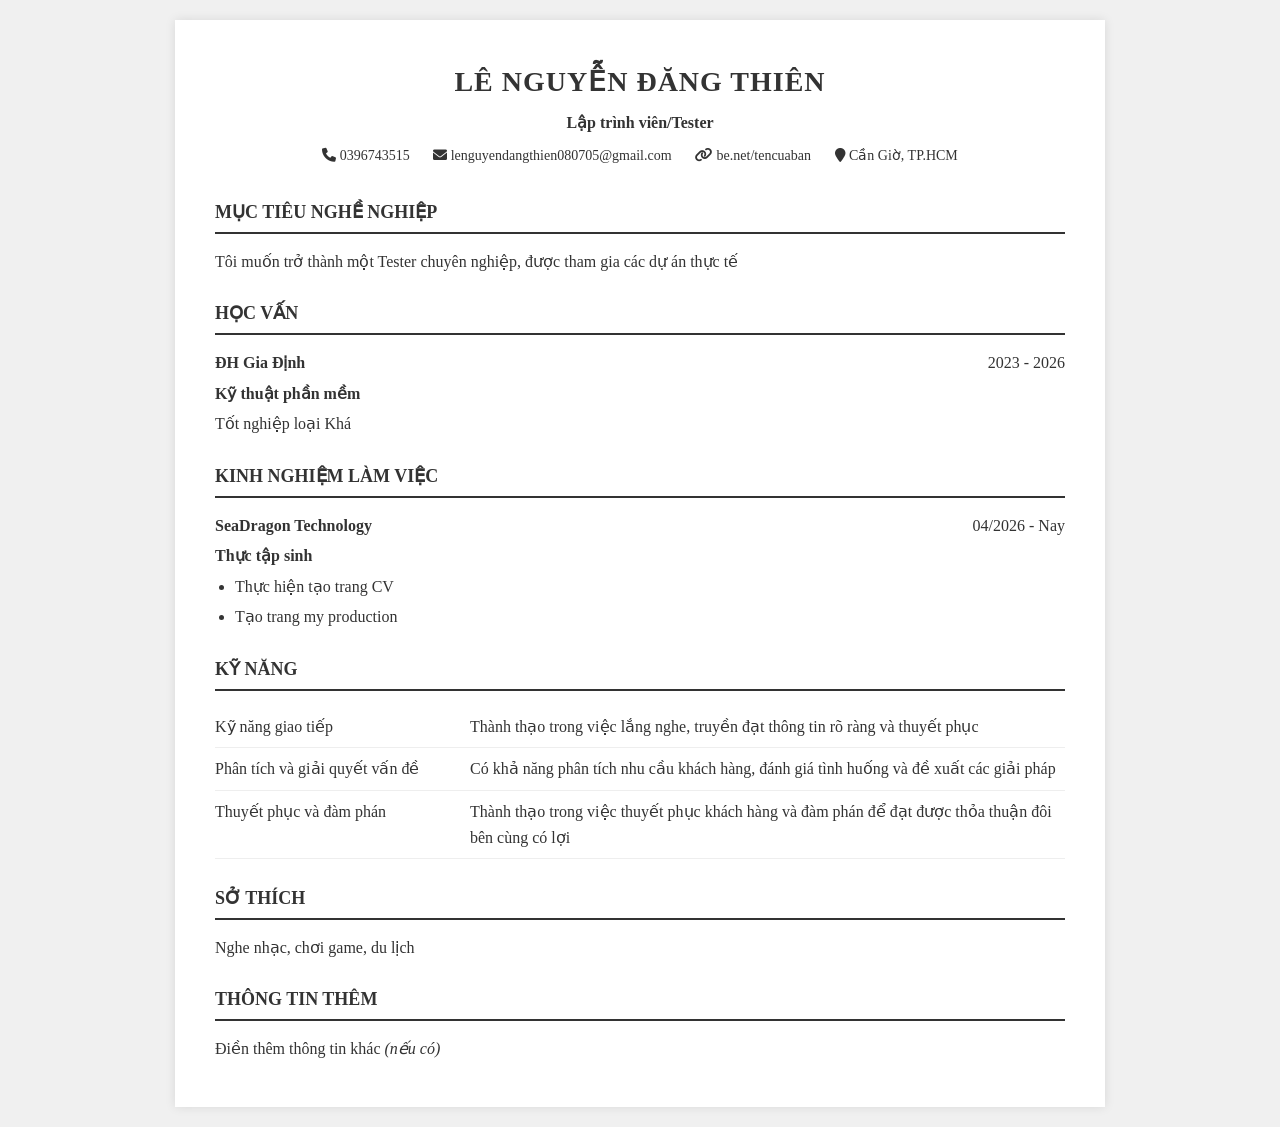
==== myCV/index.html @ 3833edf7 "Khởi tạo cv" ====
<!DOCTYPE html>
<html lang="vi">
<head>
    <meta charset="UTF-8">
    <meta name="viewport" content="width=device-width, initial-scale=1.0">
    <title>CV Đặng Ngọc Linh</title>
    <link rel="stylesheet" href="style.css">
    <link rel="stylesheet" href="https://cdnjs.cloudflare.com/ajax/libs/font-awesome/6.0.0/css/all.min.css">
</head>
<body>
    <div class="cv-container">
        <header class="header">
            <h1>LÊ NGUYỄN ĐĂNG THIÊN</h1>
            <p class="subtitle">Lập trình viên/Tester</p>
            <div class="contact-info">
                <span><i class="fa fa-phone"></i> 0396743515</span>
                <span><i class="fa fa-envelope"></i> lenguyendangthien080705@gmail.com</span>
                <span><i class="fa fa-link"></i> be.net/tencuaban</span>
                <span><i class="fa fa-map-marker"></i> Cần Giờ, TP.HCM</span>
            </div>
        </header>

        <section class="section">
            <h2 class="section-title">MỤC TIÊU NGHỀ NGHIỆP</h2>
            <p>Tôi muốn trở thành một Tester chuyên nghiệp, được tham gia các dự án thực tế</p>
        </section>

        <section class="section">
            <h2 class="section-title">HỌC VẤN</h2>
            <div class="row-flex">
                <strong>ĐH Gia Định</strong>
                <span>2023 - 2026</span>
            </div>
            <p><strong>Kỹ thuật phần mềm</strong></p>
            <p>Tốt nghiệp loại Khá</p>
        </section>

        <section class="section">
            <h2 class="section-title">KINH NGHIỆM LÀM VIỆC</h2>
            
            <div class="job">
                <div class="row-flex">
                    <strong>SeaDragon Technology</strong>
                    <span>04/2026 - Nay</span>
                </div>
                <p class="job-title">Thực tập sinh</p>
                <ul>
                    <li>Thực hiện tạo trang CV</li>
                    <li>Tạo trang my production</li>
                    
                </ul>
            </div>
        </section>

        <section class="section">
            <h2 class="section-title">KỸ NĂNG</h2>
            <table class="skills-table">
                <tr>
                    <td width="30%">Kỹ năng giao tiếp</td>
                    <td>Thành thạo trong việc lắng nghe, truyền đạt thông tin rõ ràng và thuyết phục</td>
                </tr>
                <tr>
                    <td>Phân tích và giải quyết vấn đề</td>
                    <td>Có khả năng phân tích nhu cầu khách hàng, đánh giá tình huống và đề xuất các giải pháp</td>
                </tr>
                <tr>
                    <td>Thuyết phục và đàm phán</td>
                    <td>Thành thạo trong việc thuyết phục khách hàng và đàm phán để đạt được thỏa thuận đôi bên cùng có lợi</td>
                </tr>
            </table>
        </section>

        <section class="section">
            <h2 class="section-title">SỞ THÍCH</h2>
            <p>Nghe nhạc, chơi game, du lịch</p>
        </section>

        <section class="section">
            <h2 class="section-title">THÔNG TIN THÊM</h2>
            <p>Điền thêm thông tin khác <i>(nếu có)</i></p>
        </section>


    </div>
</body>
</html>
---- myCV/style.css ----
body {
    font-family: 'Times New Roman', Times, serif; /* Font phổ biến cho CV tiếng Việt chuyên nghiệp */
    line-height: 1.6;
    color: #333;
    background-color: #f0f0f0;
    margin: 0;
    padding: 20px;
}

.cv-container {
    max-width: 850px;
    margin: 0 auto;
    background: #fff;
    padding: 40px;
    box-shadow: 0 0 10px rgba(0,0,0,0.1);
}

/* Header styles */
.header {
    text-align: center;
    margin-bottom: 30px;
}

.header h1 {
    margin: 0;
    font-size: 28px;
    letter-spacing: 1px;
}

.subtitle {
    font-weight: bold;
    margin: 5px 0;
}

.contact-info {
    font-size: 14px;
    margin-top: 10px;
}

.contact-info span {
    margin: 0 10px;
}

/* Section titles */
.section-title {
    font-size: 18px;
    border-bottom: 2px solid #333;
    margin-top: 25px;
    margin-bottom: 15px;
    padding-bottom: 5px;
}

/* Common Layouts */
.row-flex {
    display: flex;
    justify-content: space-between;
    align-items: baseline;
}

.item-list {
    margin-bottom: 5px;
    border-bottom: 1px solid #eee;
    padding-bottom: 5px;
}

p {
    margin: 5px 0;
}

ul {
    margin: 5px 0 15px 20px;
    padding: 0;
}

li {
    margin-bottom: 5px;
}

/* Jobs and Tables */
.job-title {
    font-weight: bold;
    margin-top: 5px;
}

.skills-table {
    width: 100%;
    border-collapse: collapse;
}

.skills-table td {
    padding: 8px 0;
    border-bottom: 1px solid #eee;
    vertical-align: top;
}

.reference-grid {
    display: grid;
    grid-template-columns: 1fr 1fr;
    gap: 20px;
}

/* Responsive cho màn hình nhỏ */
@media (max-width: 600px) {
    .row-flex {
        flex-direction: column;
    }
    .reference-grid {
        grid-template-columns: 1fr;
    }
}
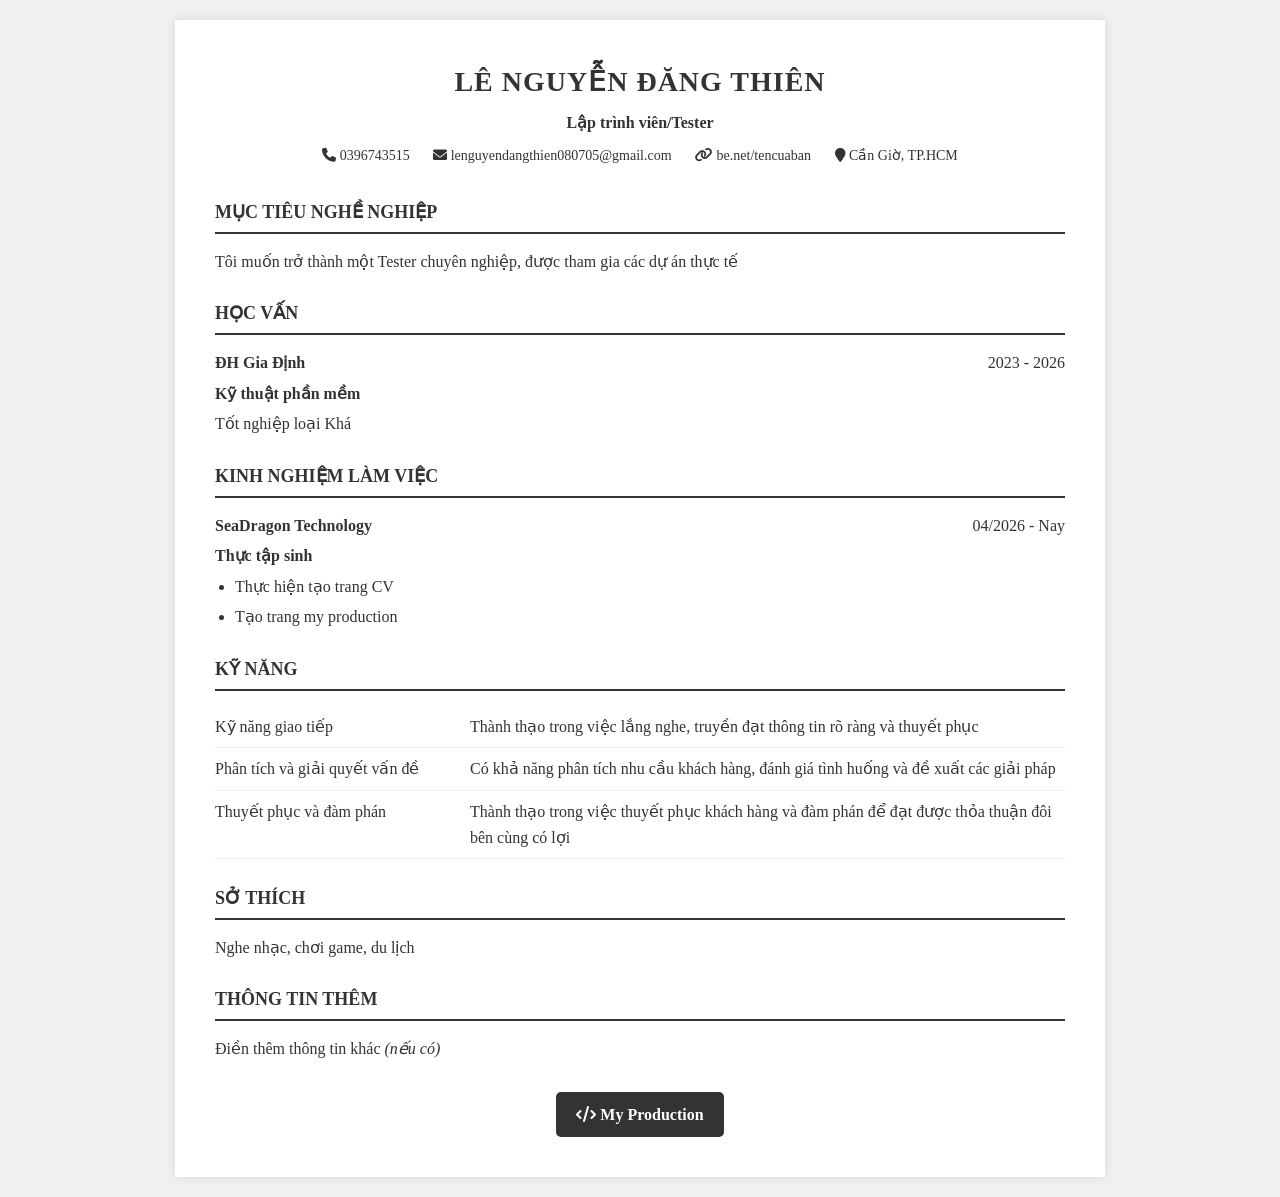
==== commit dec7116c: "Update file" ====
--- a/myCV/index.html
+++ b/myCV/index.html
@@ -79,7 +79,11 @@
             <h2 class="section-title">THÔNG TIN THÊM</h2>
             <p>Điền thêm thông tin khác <i>(nếu có)</i></p>
         </section>
-
+        <div style="text-align: center; margin-top: 30px;">
+            <a href="production.html" class="btn-production">
+                <i class="fa fa-code"></i> My Production
+            </a>
+        </div>
 
     </div>
 </body>
--- a/myCV/style.css
+++ b/myCV/style.css
@@ -107,4 +107,30 @@
     .reference-grid {
         grid-template-columns: 1fr;
     }
+}
+/* Style cho nút My Production */
+.btn-production {
+    display: inline-block;
+    padding: 10px 20px;
+    background-color: #333;
+    color: #fff;
+    text-decoration: none;
+    border-radius: 5px;
+    font-weight: bold;
+    transition: background-color 0.3s;
+}
+
+.btn-production:hover {
+    background-color: #555;
+}
+
+/* Style cho link github trong trang production */
+.row-flex a {
+    color: #007bff;
+    text-decoration: none;
+    font-size: 14px;
+}
+
+.row-flex a:hover {
+    text-decoration: underline;
 }
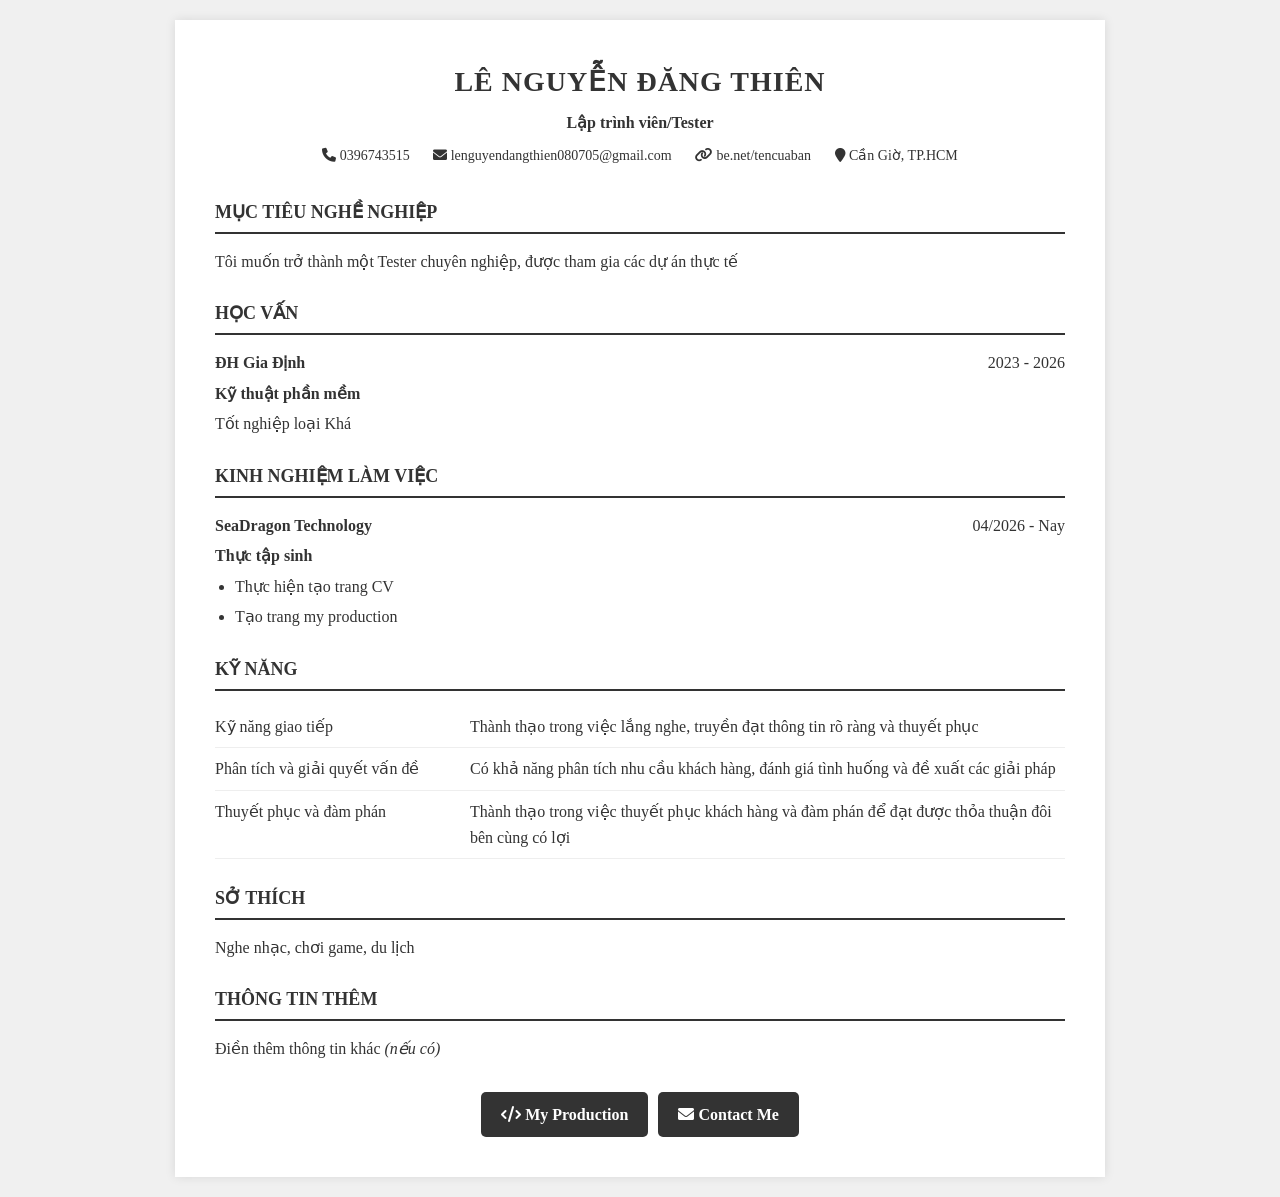
==== commit 48e22230: "update" ====
--- a/myCV/index.html
+++ b/myCV/index.html
@@ -3,7 +3,7 @@
 <head>
     <meta charset="UTF-8">
     <meta name="viewport" content="width=device-width, initial-scale=1.0">
-    <title>CV Đặng Ngọc Linh</title>
+    <title>CV Lê Nguyễn Đăng Thiên</title>
     <link rel="stylesheet" href="style.css">
     <link rel="stylesheet" href="https://cdnjs.cloudflare.com/ajax/libs/font-awesome/6.0.0/css/all.min.css">
 </head>
@@ -79,12 +79,15 @@
             <h2 class="section-title">THÔNG TIN THÊM</h2>
             <p>Điền thêm thông tin khác <i>(nếu có)</i></p>
         </section>
-        <div style="text-align: center; margin-top: 30px;">
+        
+        <div style="text-align: center; margin-top: 30px; display: flex; justify-content: center; gap: 10px;">
             <a href="production.html" class="btn-production">
                 <i class="fa fa-code"></i> My Production
             </a>
+            <a href="contact.html" class="btn-production">
+                <i class="fa fa-envelope"></i> Contact Me
+            </a>
         </div>
-
     </div>
 </body>
 </html>
